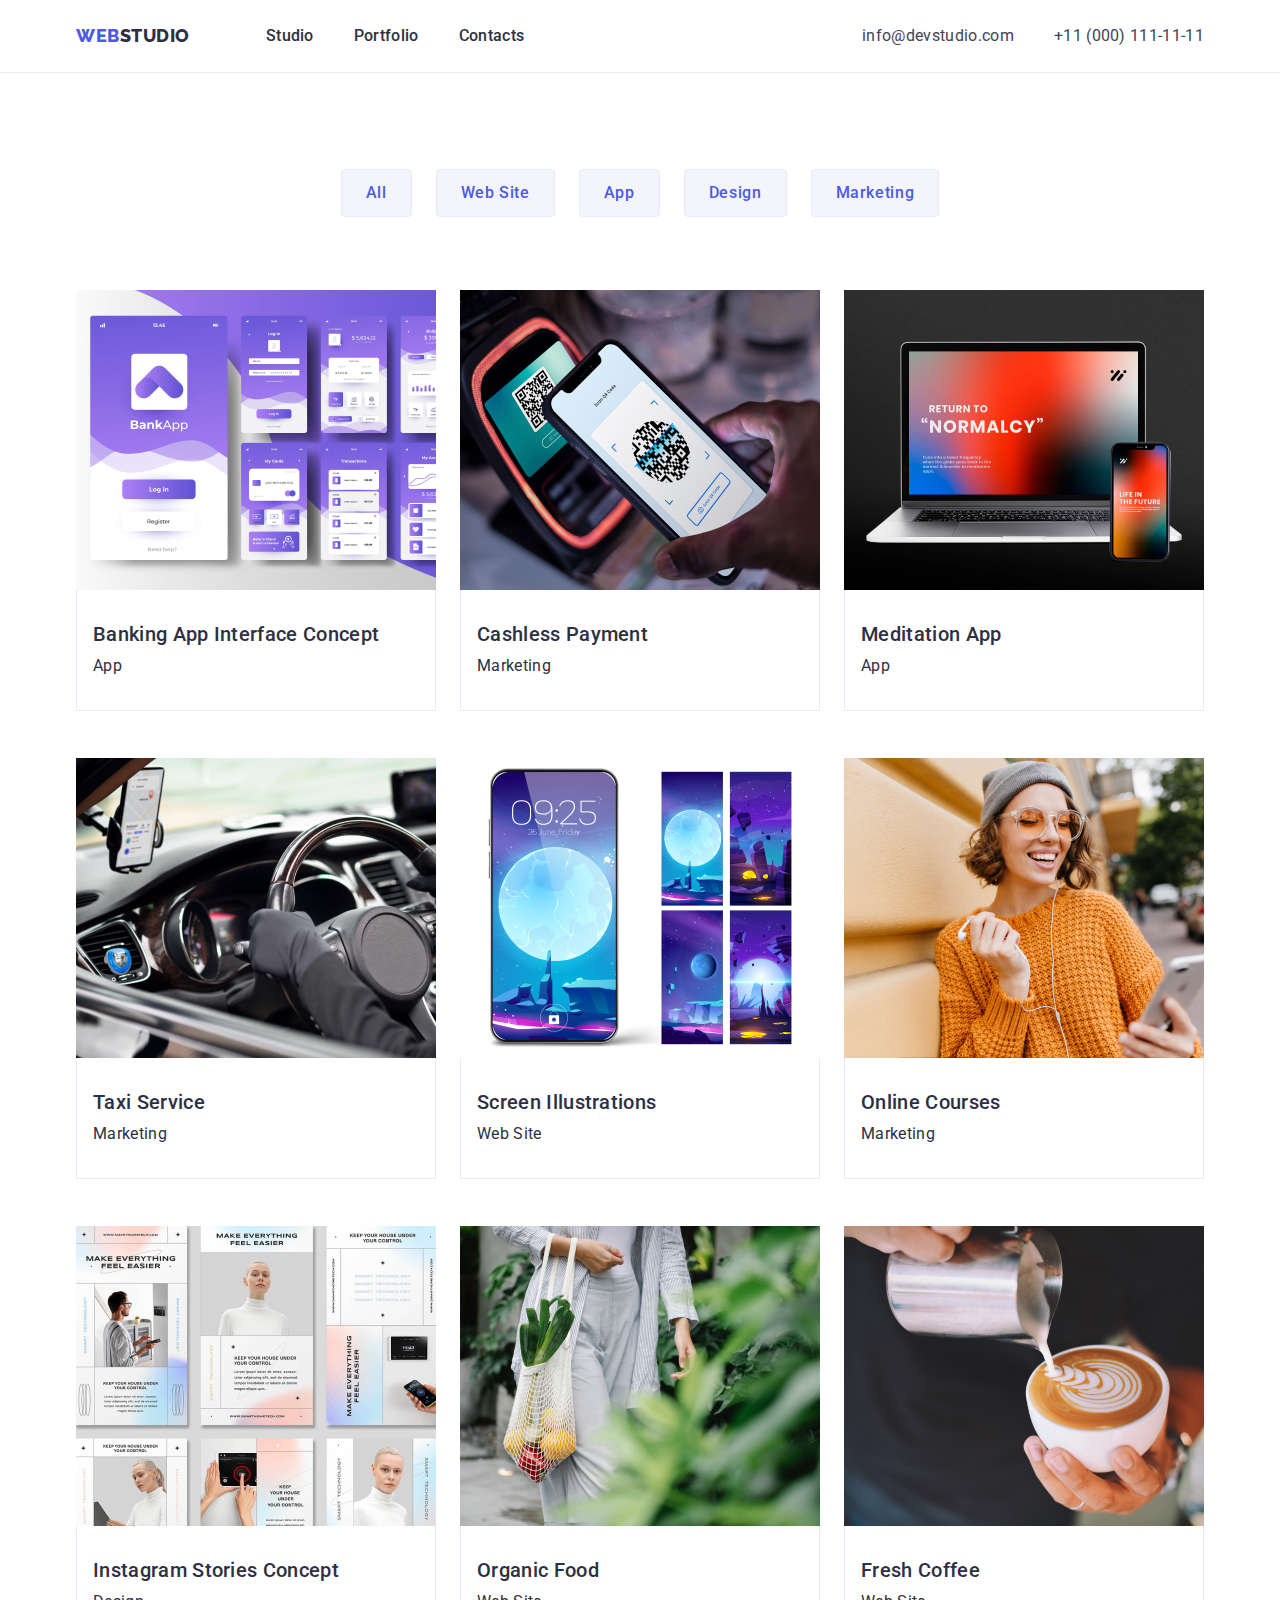
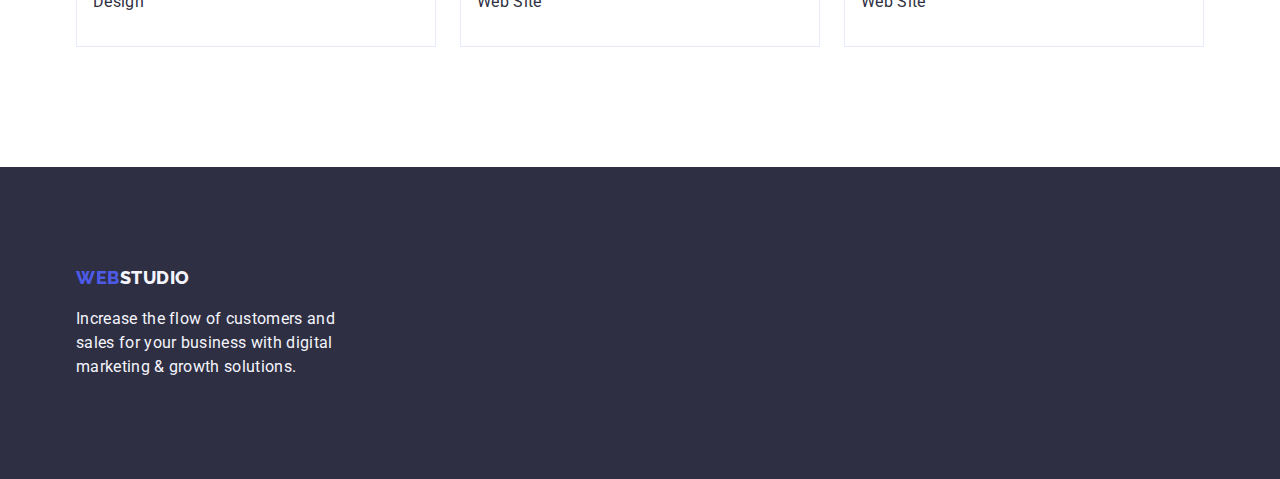
==== portfolio.html @ 7f49e167 "Initial commit" ====
<!DOCTYPE html>
<html lang="en">
  <head>
    <meta charset="UTF-8" />
    <meta name="viewport" content="width=device-width, initial-scale=1.0" />
    <meta name="keywords" content="Studio, design, code, portfolio" />
    <title>Portfolio</title>
    <!-- Fonts -->
    <link rel="preconnect" href="https://fonts.googleapis.com" />
    <link rel="preconnect" href="https://fonts.gstatic.com" crossorigin />
    <link
      href="https://fonts.googleapis.com/css2?family=Raleway:ital,wght@0,100..900;1,100..900&family=Roboto:ital,wght@0,100;0,300;0,400;0,500;0,700;0,900;1,100;1,300;1,400;1,500;1,700;1,900&display=swap"
      rel="stylesheet"
    />
    <!-- Normalise -->
    <link
      rel="stylesheet"
      href="https://cdn.jsdelivr.net/npm/modern-normalize@2.0.0/modern-normalize.min.css"
    />
    <!-- Custom styles -->
    <link rel="stylesheet" href="./css/styles.css" />
  </head>
  <body>
    <!--region header-->
    <header class="header">
      <div class="container">
        <nav class="header-menu">
          <a class="logo" href="./index.html"
            ><span class="logo-accent">WEB</span>STUDIO</a
          >
          <ul class="header-menu-list">
            <li>
              <a class="header-menu-link" href="index.html">Studio</a>
            </li>
            <li>
              <a class="header-menu-link" href="portfolio.html">Portfolio</a>
            </li>
            <li>
              <a class="header-menu-link" href="#">Contacts</a>
            </li>
          </ul>
        </nav>
        <address class="address">
          <ul class="address-info">
            <li>
              <a class="address-link" href="mailto:info@devstudio.com"
                >info@devstudio.com</a
              >
            </li>
            <li>
              <a class="address-link" href="tel:+110001111111"
                >+11 (000) 111-11-11</a
              >
            </li>
          </ul>
        </address>
      </div>
    </header>
    <!--end region header-->
    <main>
      <section class="rows">
        <div class="container">
          <h1 hidden>Features title</h1>
          <ul class="rows-buttons">
            <li><button class="btn-light" type="button">All</button></li>
            <li><button class="btn-light" type="button">Web Site</button></li>
            <li><button class="btn-light" type="button">App</button></li>
            <li><button class="btn-light" type="button">Design</button></li>
            <li><button class="btn-light" type="button">Marketing</button></li>
          </ul>
          <ul class="rows-list">
            <li class="rows-item">
              <a href="#">
                <img
                  src="./images/portfolio/1.jpg"
                  alt="Image of our work"
                  width="360"
                  height="300"
                />
                <div class="rows-box">
                  <h3 class="rows-item-title">Banking App Interface Concept</h3>
                  <p class="rows-item-p">App</p>
                </div>
              </a>
            </li>
            <li class="rows-item">
              <a href="#">
                <img
                  src="./images/portfolio/2.jpg"
                  alt="Image of our work"
                  width="360"
                  height="300"
                />
                <div class="rows-box">
                  <h3 class="rows-item-title">Cashless Payment</h3>
                  <p class="rows-item-p">Marketing</p>
                </div>
              </a>
            </li>
            <li class="rows-item">
              <a href="#">
                <img
                  src="./images/portfolio/3.jpg"
                  alt="Image of our work"
                  width="360"
                  height="300"
                />
                <div class="rows-box">
                  <h3 class="rows-item-title">Meditation App</h3>
                  <p class="rows-item-p">App</p>
                </div>
              </a>
            </li>
            <li class="rows-item">
              <a href="#">
                <img
                  src="./images/portfolio/4.jpg"
                  alt="Image of our work"
                  width="360"
                  height="300"
                />
                <div class="rows-box">
                  <h3 class="rows-item-title">Taxi Service</h3>
                  <p class="rows-item-p">Marketing</p>
                </div>
              </a>
            </li>
            <li class="rows-item">
              <a href="#">
                <img
                  src="./images/portfolio/5.jpg"
                  alt="Image of our work"
                  width="360"
                  height="300"
                />
                <div class="rows-box">
                  <h3 class="rows-item-title">Screen Illustrations</h3>
                  <p class="rows-item-p">Web Site</p>
                </div>
              </a>
            </li>
            <li class="rows-item">
              <a href="#">
                <img
                  src="./images/portfolio/6.jpg"
                  alt="Image of our work"
                  width="360"
                  height="300"
                />
                <div class="rows-box">
                  <h3 class="rows-item-title">Online Courses</h3>
                  <p class="rows-item-p">Marketing</p>
                </div>
              </a>
            </li>
            <li class="rows-item">
              <a href="#">
                <img
                  src="./images/portfolio/7.jpg"
                  alt="Image of our work"
                  width="360"
                  height="300"
                />
                <div class="rows-box">
                  <h3 class="rows-item-title">Instagram Stories Concept</h3>
                  <p class="rows-item-p">Design</p>
                </div>
              </a>
            </li>
            <li class="rows-item">
              <a href="#">
                <img
                  src="./images/portfolio/8.jpg"
                  alt="Image of our work"
                  width="360"
                  height="300"
                />
                <div class="rows-box">
                  <h3 class="rows-item-title">Organic Food</h3>
                  <p class="rows-item-p">Web Site</p>
                </div>
              </a>
            </li>
            <li class="rows-item">
              <a href="#">
                <img
                  src="./images/portfolio/9.jpg"
                  alt="Image of our work"
                  width="360"
                  height="300"
                />
                <div class="rows-box">
                  <h3 class="rows-item-title">Fresh Coffee</h3>
                  <p class="rows-item-p">Web Site</p>
                </div>
              </a>
            </li>
          </ul>
        </div>
      </section>
    </main>
    <!--footer-->
    <footer class="footer">
      <div class="container">
        <a class="logo" href="./index.html"
          ><span class="logo-accent">WEB</span
          ><span class="logo-footer">STUDIO</span></a
        >
        <p class="footer-paragraph">
          Increase the flow of customers and sales for your business with
          digital marketing & growth solutions.
        </p>
      </div>
    </footer>
  </body>
</html>
---- css/styles.css ----
:root {
    --font-family: "Roboto", sans-serif;
    --second-family: "Raleway", sans-serif;
    --iris: #4d5ae5;
    --ocean: #404bbf;
    --navy-blue: #2e2f42;
    --green: #31d0aa;
    --slate: #434455;
    --light-slate: #8e8f99;
    --cornflower: #e7e9fc;
    --cloud: #f4f4fd;
    --navy-blue-modal: rgba(46, 47, 66, 0.4);
    --grey: rgba(46, 47, 66, 0.7);
    --white: #fff;
    --dairy: #fcfcfc;
    --indent-col: 24px;
    --indent-row: 47px;
    --items: 3;
    --border: 1px;
}

body{
    background-color: var(--white);
    color: var(--navy-blue);
    font-family: var(--font-family);
    line-height: 150%;
    letter-spacing: 0.02em;
}
h1, h2, h3, h4, h5, h6, p{
    margin: 0;
}
h1{
        font-weight: 700;
        font-size: 56px;
        line-height: 107%;
        text-align: center;
        color: var(--white);
}
h2{
    font-weight: 700;
    font-size: 36px;
    line-height: 111%;
    text-transform: capitalize;
    text-align: center;
}
h3 {
    font-weight: 500;
    font-size: 20px;
    line-height: 120%;
}

img{
    display:block;
}

button{
    font-family: inherit;
    cursor: pointer;
    color: currentColor;
    border: none;
    padding: 0;
}
a{
    color: currentColor;
    text-decoration: none;
}
ul, ol{
    list-style-type: none;
    margin: 0;
    padding: 0;
}

/* region Header */
.header {
    border-bottom: 1px solid var(--cornflower);

}
.header .container{
    display: flex;
    align-items: center;
}
.header-menu {
    display: flex;
    justify-content: space-between;
    flex-grow: 1;
    margin-right: auto;
    align-items: center;
}

/* region Logo */
.logo {
    font-family: var(--second-family);
        font-weight: 800;
        font-size: 18px;
        line-height: 117%;
        letter-spacing: 0.03em;
        text-transform: uppercase;
        color: var(--navy-blue);
        margin-right: 76px;
}
.logo-footer {
    color: var(--cloud);
}
.logo-accent {
    color: var(--iris);
}

.header-menu-list {
    display: flex;
    gap: 40px;
    margin-right: auto;
 
}
.header-menu-link {
    font-weight: 500;
    display: block;
    padding: 24px 0;
}
.header-menu-link:hover, 
.header-menu-link:focus {
    color: var(--ocean);
}

.address {
    color: var(--slate);
    font-style: normal;
    padding: 0;
}

.address-info
{
    display: flex;
    gap: 40px;
}

.address-link {
    display: block;
    padding: 24px 0;
}
.address-link:hover,
.address-link:focus {
    color: var(--ocean);
}

/* Buttons */
.btn {
    font-weight: 500;
    letter-spacing: 0.04em;
    color: var(--white);
    box-shadow: 0 4px 4px 0 rgba(0, 0, 0, 0.15);
    background: var(--iris);
}
.btn:hover,
.btn:focus {
    box-shadow: 0 2px 2px 0 rgba(0, 0, 0, 0.12), 0 2px 1px 0 rgba(0, 0, 0, 0.08), 0 3px 1px 0 rgba(0, 0, 0, 0.1);
    background: var(--ocean);
    color: var(--white);
}
.btn-light {
    border-radius: 4px;
    border: 1px solid var(--cornflower);
    padding: 12px 24px;
    min-width: 69px;
    min-height: 48px;
    font-weight: 500;
    letter-spacing: 0.04em;
    text-align: center;
    color: var(--iris);
    background: var(--cloud);
}
.btn-light:hover,
.btn-light:focus {
    color: var(--white);
    box-shadow: 0 4px 4px 0 rgba(0, 0, 0, 0.15);
    background: var(--ocean);
}

.hero .btn{
    min-width: 169px;
    min-height: 56px;
    border-radius: 4px;
    padding: 16px 32px;
}

/* region Hero*/
.hero {
    background: var(--navy-blue);
    padding-top: 188px;
    padding-bottom: 188px;

}
.hero .container {

    text-align: center;

}
.hero-text{
    max-width: 496px;
    margin-bottom: 48px;
    margin-left: auto;
    margin-right: auto;
}
.container{
    width: 1158px;
    padding: 0 15px;
    margin: 0 auto;
}

/* features section*/

.features-section{
    padding-top: 120px;
}
.features-section .container{


}
.features-section-items{
    display: flex;
    gap: 24px;
    
}
.features-section-p{
    max-width: 264px;
    margin-top: 8px;
}

/* section What are we doing*/
.section-two{
    padding-top: 120px;
    padding-bottom: 120px;
}
.section-two .container{

}
.section-two-items{
    display: flex;
    gap: 24px;
    margin-top: 72px;
}

/* region Rows*/
.rows .container{

}
.rows-buttons{
    display: flex;
    justify-content: center;
    text-align: left;
    gap: 24px;

    margin-bottom: 73px;
}
.rows {
padding-top: 96px;
padding-bottom: 120px;
}
.rows-list {
    display: flex;
    flex-wrap: wrap;
    row-gap: var(--indent-row, 48px);
    column-gap: var(--indent-col, 24px);
}

.rows-item {
    box-sizing: border-box;
    flex-basis: calc((100% - (2 * var(--indent-col, 24px)) - 2px) / 3);
}
.rows-box{
    box-sizing: border-box;
    border: 1px solid var(--cornflower);
    border-top: none;
    padding-bottom: 32px;
    padding-top: 32px;
    padding-left: 16px;
}
.rows-item-title{
    text-align: left;
    margin-bottom: 8px;
}
.rows-item-p{
}


/* region Team*/
.team {
    background: var(--cloud);
    padding-top: 120px;
    padding-bottom: 120px;
}
.team .container
{
}
.team-title{
    margin-bottom: 72px;
}
.team-items{
    display: flex;
    gap: 24px;
}
.team-item{
    box-shadow: 0 2px 1px 0 rgba(46, 47, 66, 0.08), 0 1px 1px 0 rgba(46, 47, 66, 0.16), 0 1px 6px 0 rgba(46, 47, 66, 0.08);
    background: var(--white);
    border-radius: 0 0 4px 4px;
}
.team-member-info{
    padding-top: 32px;
    padding-bottom: 32px;
}
.team-member-name {
    text-align: center;
    margin-bottom: 8px;
}
.team-member-text {
    text-align: center;
}

/* region Footer */
.footer {
    background: var(--navy-blue);
    padding-top: 100px;
    padding-bottom: 100px;
}
.footer-paragraph {
    color: var(--cloud);
    max-width: 264px;
    margin-top: 16px;
}
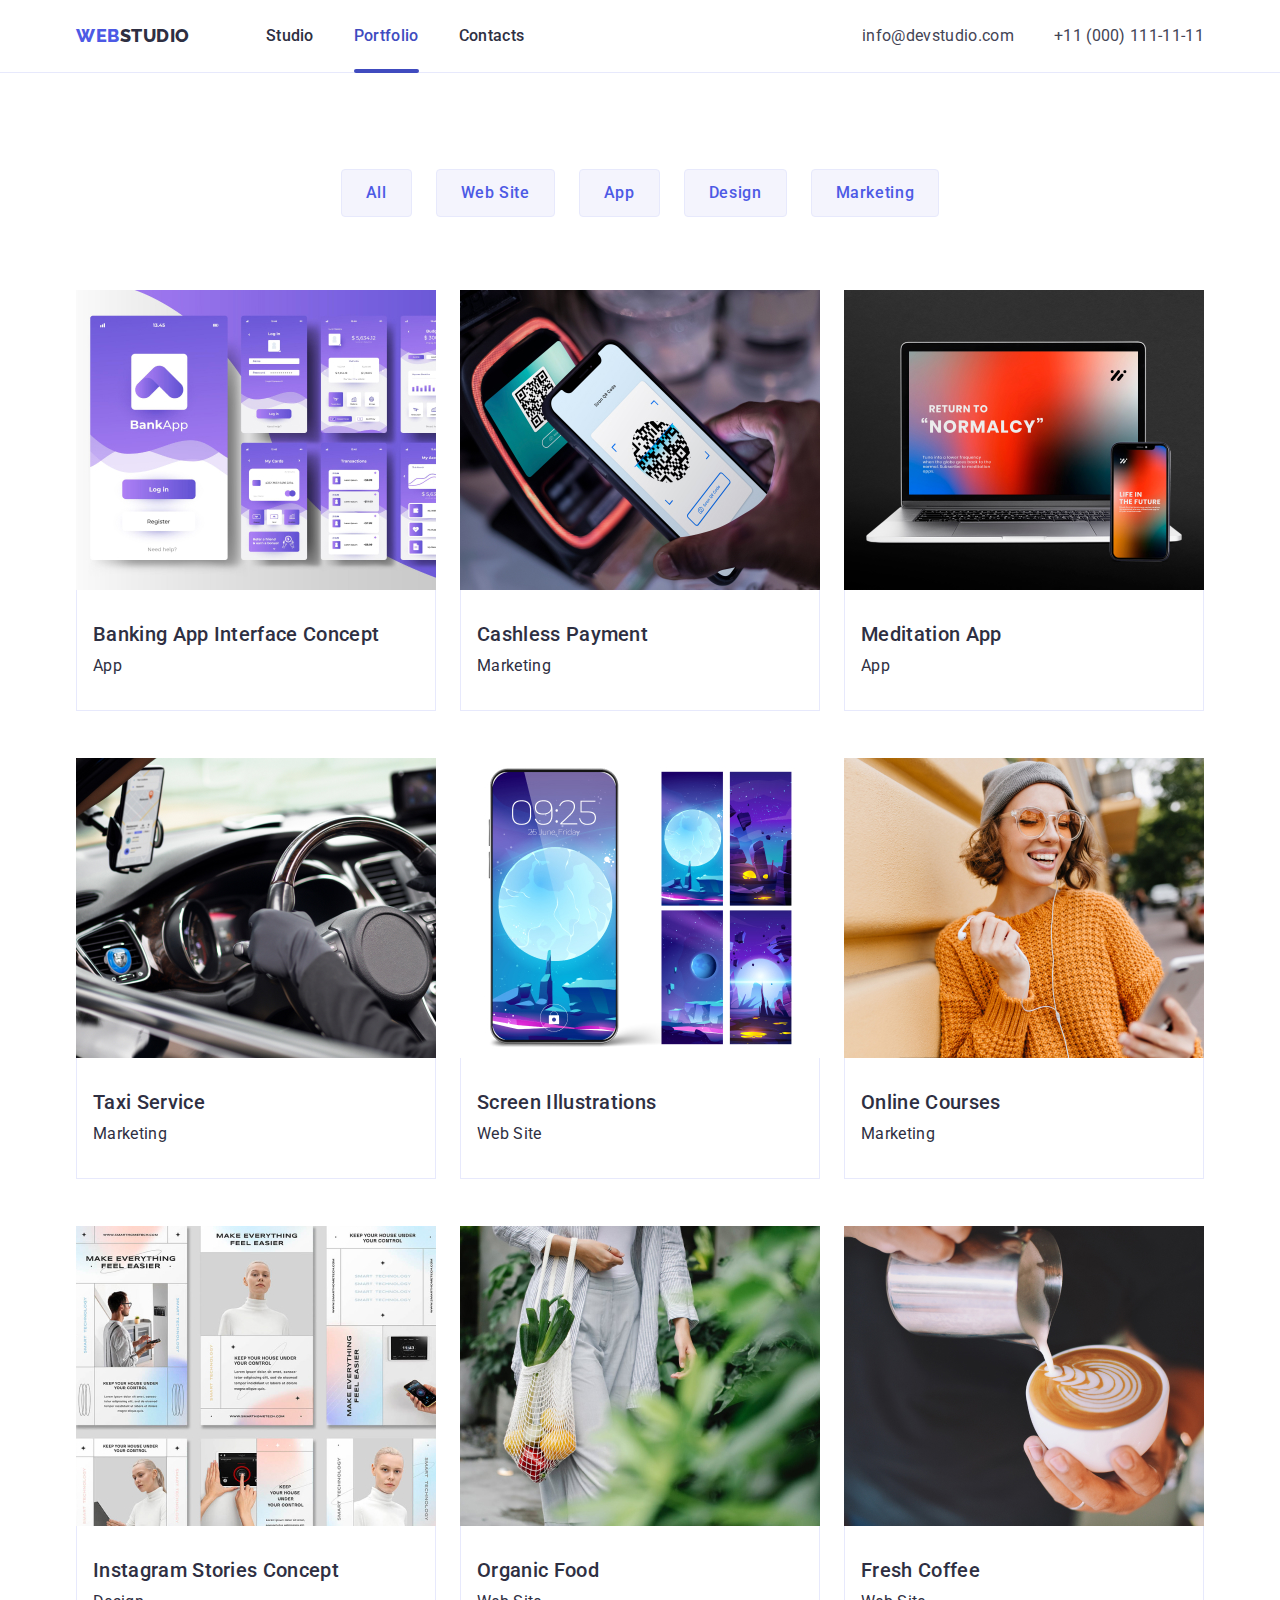
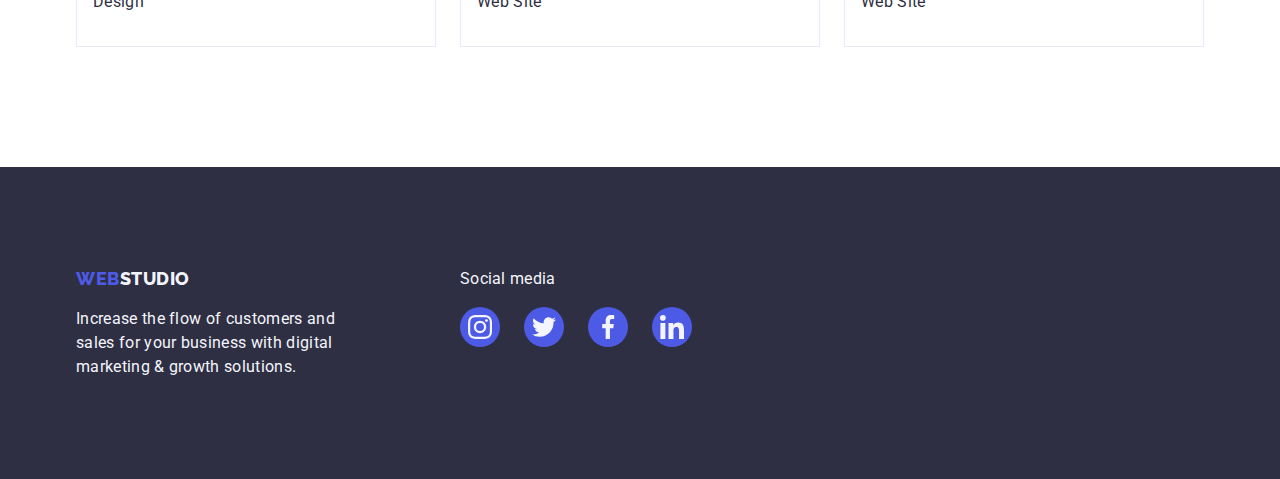
==== commit f620e3d5: ""hw4"" ====
--- a/portfolio.html
+++ b/portfolio.html
@@ -33,7 +33,9 @@
               <a class="header-menu-link" href="index.html">Studio</a>
             </li>
             <li>
-              <a class="header-menu-link" href="portfolio.html">Portfolio</a>
+              <a class="header-menu-link current" href="portfolio.html"
+                >Portfolio</a
+              >
             </li>
             <li>
               <a class="header-menu-link" href="#">Contacts</a>
@@ -71,12 +73,20 @@
           <ul class="rows-list">
             <li class="rows-item">
               <a href="#">
-                <img
-                  src="./images/portfolio/1.jpg"
-                  alt="Image of our work"
-                  width="360"
-                  height="300"
-                />
+                <div class="rows-image-box">
+                  <img
+                    class="rows-image"
+                    src="./images/portfolio/1.jpg"
+                    alt="Image of our work"
+                    width="360"
+                    height="300"
+                  />
+                  <p class="overlay">
+                    14 Stylish and User-Friendly App Design Concepts · Task
+                    Manager App · Calorie Tracker App · Exotic Fruit Ecommerce
+                    App · Cloud Storage App
+                  </p>
+                </div>
                 <div class="rows-box">
                   <h3 class="rows-item-title">Banking App Interface Concept</h3>
                   <p class="rows-item-p">App</p>
@@ -202,14 +212,73 @@
     <!--footer-->
     <footer class="footer">
       <div class="container">
-        <a class="logo" href="./index.html"
-          ><span class="logo-accent">WEB</span
-          ><span class="logo-footer">STUDIO</span></a
-        >
-        <p class="footer-paragraph">
-          Increase the flow of customers and sales for your business with
-          digital marketing & growth solutions.
-        </p>
+        <div class="footer-top">
+          <a class="logo" href="./index.html"
+            ><span class="logo-accent">WEB</span
+            ><span class="logo-footer">STUDIO</span></a
+          >
+          <p class="footer-sm">Social media</p>
+        </div>
+        <div class="footer-bottom">
+          <p class="footer-paragraph">
+            Increase the flow of customers and sales for your business with
+            digital marketing & growth solutions.
+          </p>
+          <ul class="footer-socials">
+            <li class="team-socials-item">
+              <a
+                class="socials-link"
+                href="https://instagram.com"
+                target="_blank"
+                rel="noopener noreferrer"
+                aria-label="Link to instagram.com"
+              >
+                <svg class="socials-icon" width="24" height="24">
+                  <use href="./images/sprite.svg#icon-instagram"></use>
+                </svg>
+              </a>
+            </li>
+            <li class="team-socials-item">
+              <a
+                class="socials-link"
+                href="https://twitter.com"
+                target="_blank"
+                rel="noopener noreferrer"
+                aria-label="Link to twitter.com"
+              >
+                <svg class="socials-icon" width="24" height="24">
+                  <use href="./images/sprite.svg#icon-twitter"></use>
+                </svg>
+              </a>
+            </li>
+            <li class="team-socials-item">
+              <a
+                class="socials-link"
+                href="https://facebook.com"
+                target="_blank"
+                rel="noopener noreferrer"
+                aria-label="Link to facebook.com"
+              >
+                <svg class="socials-icon" width="24" height="24">
+                  <use href="./images/sprite.svg#icon-facebook"></use>
+                </svg>
+              </a>
+            </li>
+            <li class="team-socials-item">
+              <a
+                class="socials-link"
+                href="https://linkedin.com"
+                target="_blank"
+                rel="noopener noreferrer"
+                aria-label="Link to linkedin.com"
+              >
+                <svg class="socials-icon" width="24" height="24">
+                  <use href="./images/sprite.svg#icon-linkedin"></use>
+                </svg>
+              </a>
+            </li>
+          </ul>
+        </div>
       </div>
     </footer>
   </body>
--- a/css/styles.css
+++ b/css/styles.css
@@ -17,6 +17,8 @@
     --indent-row: 47px;
     --items: 3;
     --border: 1px;
+    --trns-slow: 500ms, ease-out;
+    --trns-fast: 250ms, ease-in;
 }
 
 body{
@@ -112,9 +114,29 @@
  
 }
 .header-menu-link {
+    position: relative;
     font-weight: 500;
     display: block;
     padding: 24px 0;
+ 
+    transition: var(--trns-fast);
+    transition-property: color;
+}
+.header-menu-link::after {
+    content: "";
+    position: absolute;
+    bottom: -1px;
+    display: block;
+    width: 100%;
+    height: 4px;
+    border-radius: 2px;
+    background-color: transparent;
+}
+.header-menu-link.current::after {
+    background-color: var(--ocean);
+}
+.header-menu-link.current{
+    color: var(--ocean);
 }
 .header-menu-link:hover, 
 .header-menu-link:focus {
@@ -136,6 +158,9 @@
 .address-link {
     display: block;
     padding: 24px 0;
+
+    transition: var(--trns-fast);
+    transition-property: color;
 }
 .address-link:hover,
 .address-link:focus {
@@ -149,6 +174,9 @@
     color: var(--white);
     box-shadow: 0 4px 4px 0 rgba(0, 0, 0, 0.15);
     background: var(--iris);
+
+    transition: var(--trns-fast);
+    transition-property: color, background-color, border-color;
 }
 .btn:hover,
 .btn:focus {
@@ -167,6 +195,9 @@
     text-align: center;
     color: var(--iris);
     background: var(--cloud);
+
+    transition: var(--trns-fast);
+    transition-property: color, background-color, border-color;
 }
 .btn-light:hover,
 .btn-light:focus {
@@ -180,11 +211,18 @@
     min-height: 56px;
     border-radius: 4px;
     padding: 16px 32px;
+
+    transition: var(--trns-fast);
+        transition-property: color, background-color, border-color;
 }
 
 /* region Hero*/
 .hero {
     background: var(--navy-blue);
+    background-image: linear-gradient(rgba(46, 47, 66, 0.7),
+                rgba(46, 47, 66, 0.7)), url(../images/hero-bg.jpg);
+    background-repeat: no-repeat;
+    background-position: center;
     padding-top: 188px;
     padding-bottom: 188px;
 
@@ -212,9 +250,21 @@
     padding-top: 120px;
 }
 .features-section .container{
-
-
-}
+}
+.features-icon-wrapper{
+    background: var(--cloud);
+    border-radius: 4px;
+    width: 264px;
+    height: 112px;
+    margin-bottom: 8px;
+    display: flex;
+    justify-content: center;
+    align-items: center;
+}
+.features-icon{
+
+}
+
 .features-section-items{
     display: flex;
     gap: 24px;
@@ -224,6 +274,43 @@
     max-width: 264px;
     margin-top: 8px;
 }
+
+
+/* Customers*/
+.section-customers {
+    padding-top: 120px;
+    padding-bottom: 120px;
+}
+.section-customers-items {
+    display: flex;
+    gap: 24px;
+    margin-top: 72px;
+}
+.section-customers-item {}
+.customers-link {
+    border-radius: 4px;
+        
+        width: 168px;
+        height: 88px;
+        display: flex;
+        justify-content: center;
+        align-items: center;
+        color: var(--light-slate);
+        border: 2px solid var(--light-slate);
+
+        transition: var(--trns-fast);
+            transition-property: color, background-color, border-color;
+}
+.customers-link:hover,
+.customers-link:focus{
+    color: var(--ocean);
+    border-color: var(--ocean);
+}
+.customers-icon {
+    fill:currentColor;
+}
+
+
 
 /* section What are we doing*/
 .section-two{
@@ -261,10 +348,18 @@
     row-gap: var(--indent-row, 48px);
     column-gap: var(--indent-col, 24px);
 }
-
+.rows-image-box{
+    position: relative;
+    overflow: hidden;
+}
 .rows-item {
+    
     box-sizing: border-box;
     flex-basis: calc((100% - (2 * var(--indent-col, 24px)) - 2px) / 3);
+}
+.rows-item:hover .overlay{
+    transform: translateY(0);
+
 }
 .rows-box{
     box-sizing: border-box;
@@ -280,7 +375,19 @@
 }
 .rows-item-p{
 }
-
+.overlay{
+    position: absolute;
+    transform: translateY(300px);
+    top: 0;
+    left: 0;
+    height: 100%;
+    width: 100%;
+    padding: 40px 32px;
+    color: var(--cloud);
+    background-color: var(--iris);
+    transition: var(--trns-slow);
+    transition-property: transform;
+}
 
 /* region Team*/
 .team {
@@ -314,6 +421,37 @@
 .team-member-text {
     text-align: center;
 }
+.team-member-socials{
+    display: flex;
+    justify-content: center;
+    gap: 24px;
+    margin-top: 8px;
+}
+.team-socials-item{}
+.socials-link{
+    justify-content: center;
+    align-items: center;
+    width: 40px;
+    height: 40px;
+    border-radius: 50%;
+    display: flex;
+    justify-content: center;
+    align-items: center;
+    background-color: var(--iris);
+
+    transition: var(--trns-fast);
+    transition-property: color, border-color;
+}
+.socials-link:hover,
+.socials-link:focus {
+    background-color: var(--ocean)
+}
+.socials-icon {
+    fill: currentColor;
+}
+.socials-icon{}
+
+
 
 /* region Footer */
 .footer {
@@ -324,5 +462,90 @@
 .footer-paragraph {
     color: var(--cloud);
     max-width: 264px;
+}
+.footer-top{
+    display: flex;
+    align-items:center;
+}
+.footer-sm{
+    color: var(--cloud);
+    margin-left: 194px;
+}
+.footer-bottom{
+    display: flex;
     margin-top: 16px;
-}+}
+.footer-socials{
+    display: flex;
+    justify-content: center;
+    gap: 24px;
+    margin-left: 120px;
+}
+
+
+
+/* #region Modal window*/
+.backdrop {
+    position: fixed;
+    inset:0;
+    background-color: rgba(var(--primary-cl), 0.5);
+    opacity: 1;
+    visibility: visible;
+    pointer-events: initial; 
+
+    transition: var(--trns-slow);
+    transition-property: opacity, visibility;
+    transition-delay: 0ms;
+}
+
+.backdrop.is-hidden {
+    opacity: 0;
+    visibility: hidden;
+    pointer-events: none;
+    transition-delay: 500ms;
+}
+
+.modal {
+    position: absolute;
+    top: 50%;
+    left: 50%;
+    transform: translateX(-50%) translateY(-50%) scale(1);
+    width: 408px;
+    min-height: 584px;
+    background-color: var(--dairy);
+    border-radius: 4px;
+    box-shadow: 0 2px 1px 0 rgba(0, 0, 0, 0.2), 0 1px 3px 0 rgba(0, 0, 0, 0.12), 0 1px 1px 0 rgba(0, 0, 0, 0.14);
+
+    transition-duration: 300ms;
+    transition-timing-function: cubic-bezier(0.42, 0, 0.21, 1.5);
+    transition-property: transform, opacity;
+    transition-delay: 600ms;
+}
+
+.backdrop.is-hidden .modal {
+    transform: translateX(-50%) translateY(-50%) scale(0.3);
+    opacity: 0;
+    transition-delay: 0ms;
+}
+
+.modal-btn {
+    position: absolute;
+    top: 24px;
+    right: 24px;
+    width: 24px;
+    height: 24px;
+    display: flex;
+    justify-content: center;
+    align-items: center;
+    padding: 0;
+    background-color: var(--cornflower);
+    border-radius: 50%;
+    border: 2px solid rgba(0, 0, 128, 0.1);
+}
+
+.modal-btn-icon {
+    width: 12px;
+    height: 12px;
+    fill: currentColor;
+}
+
